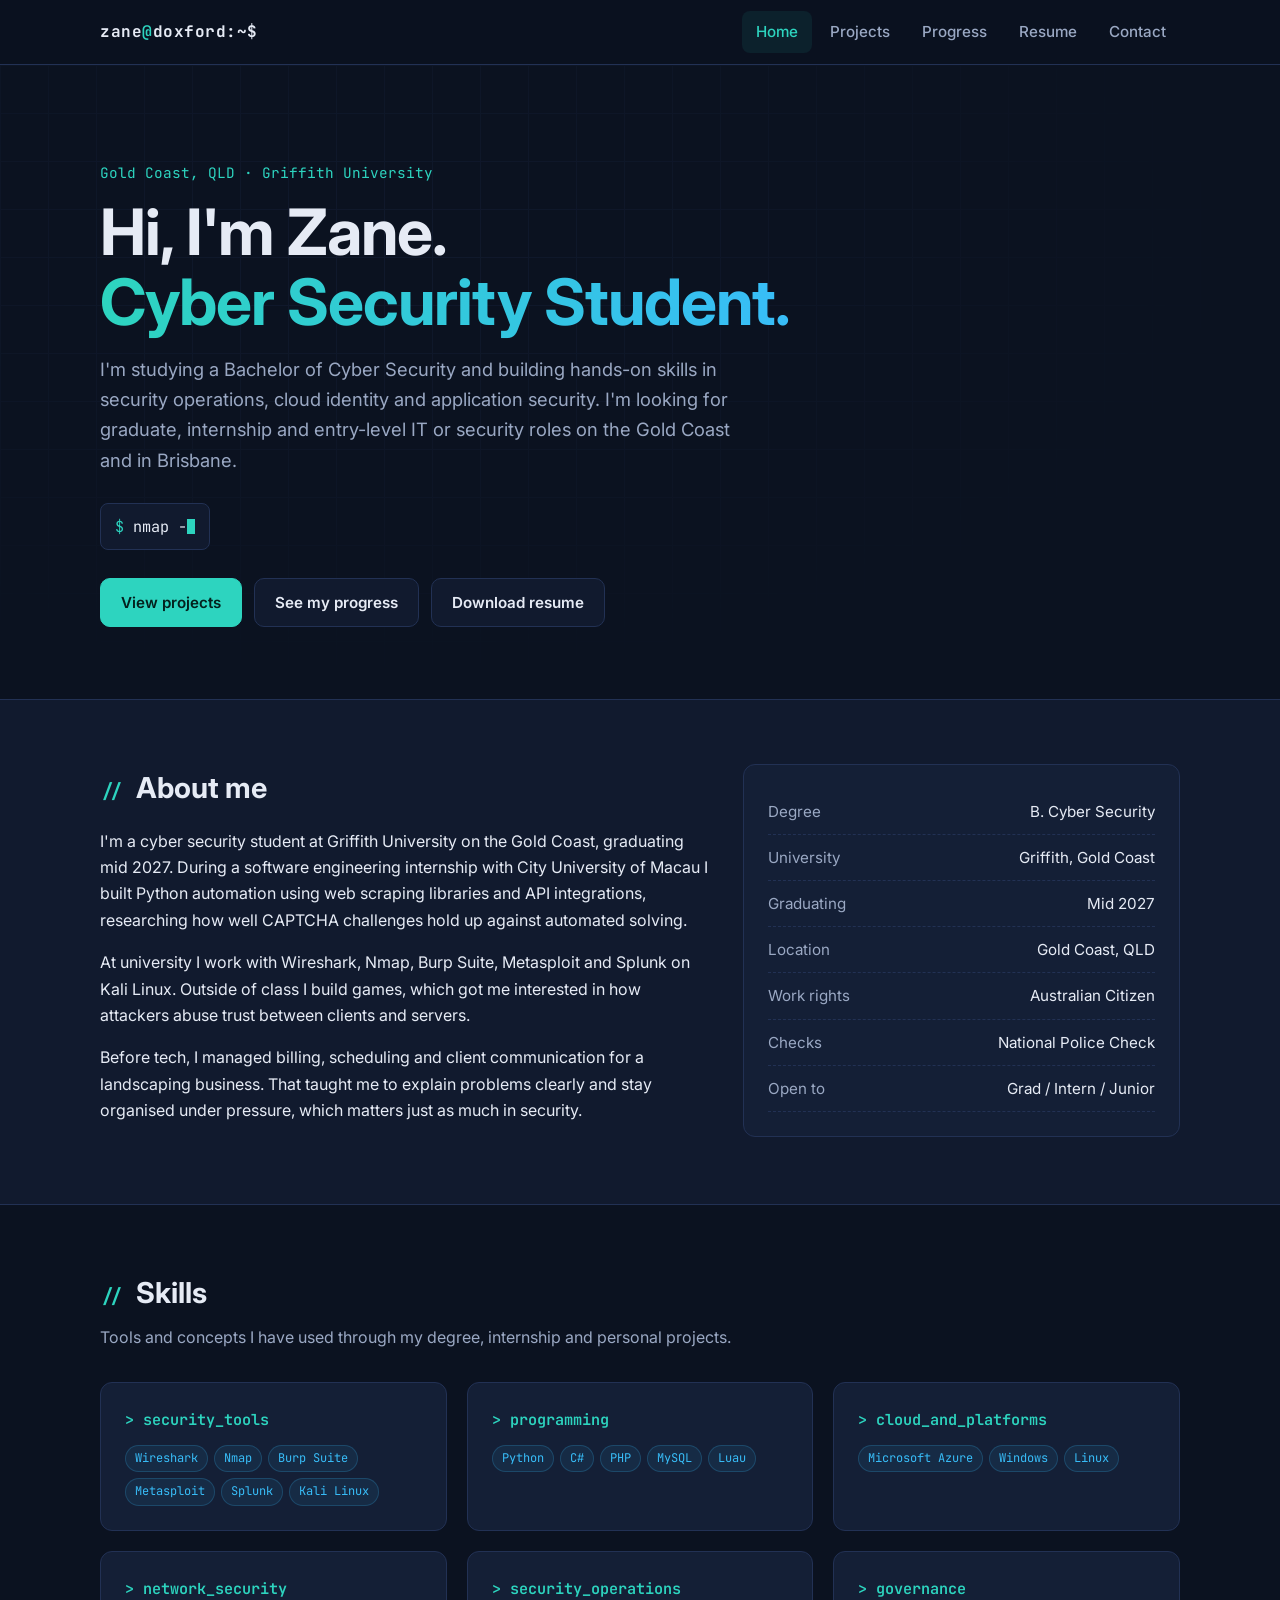
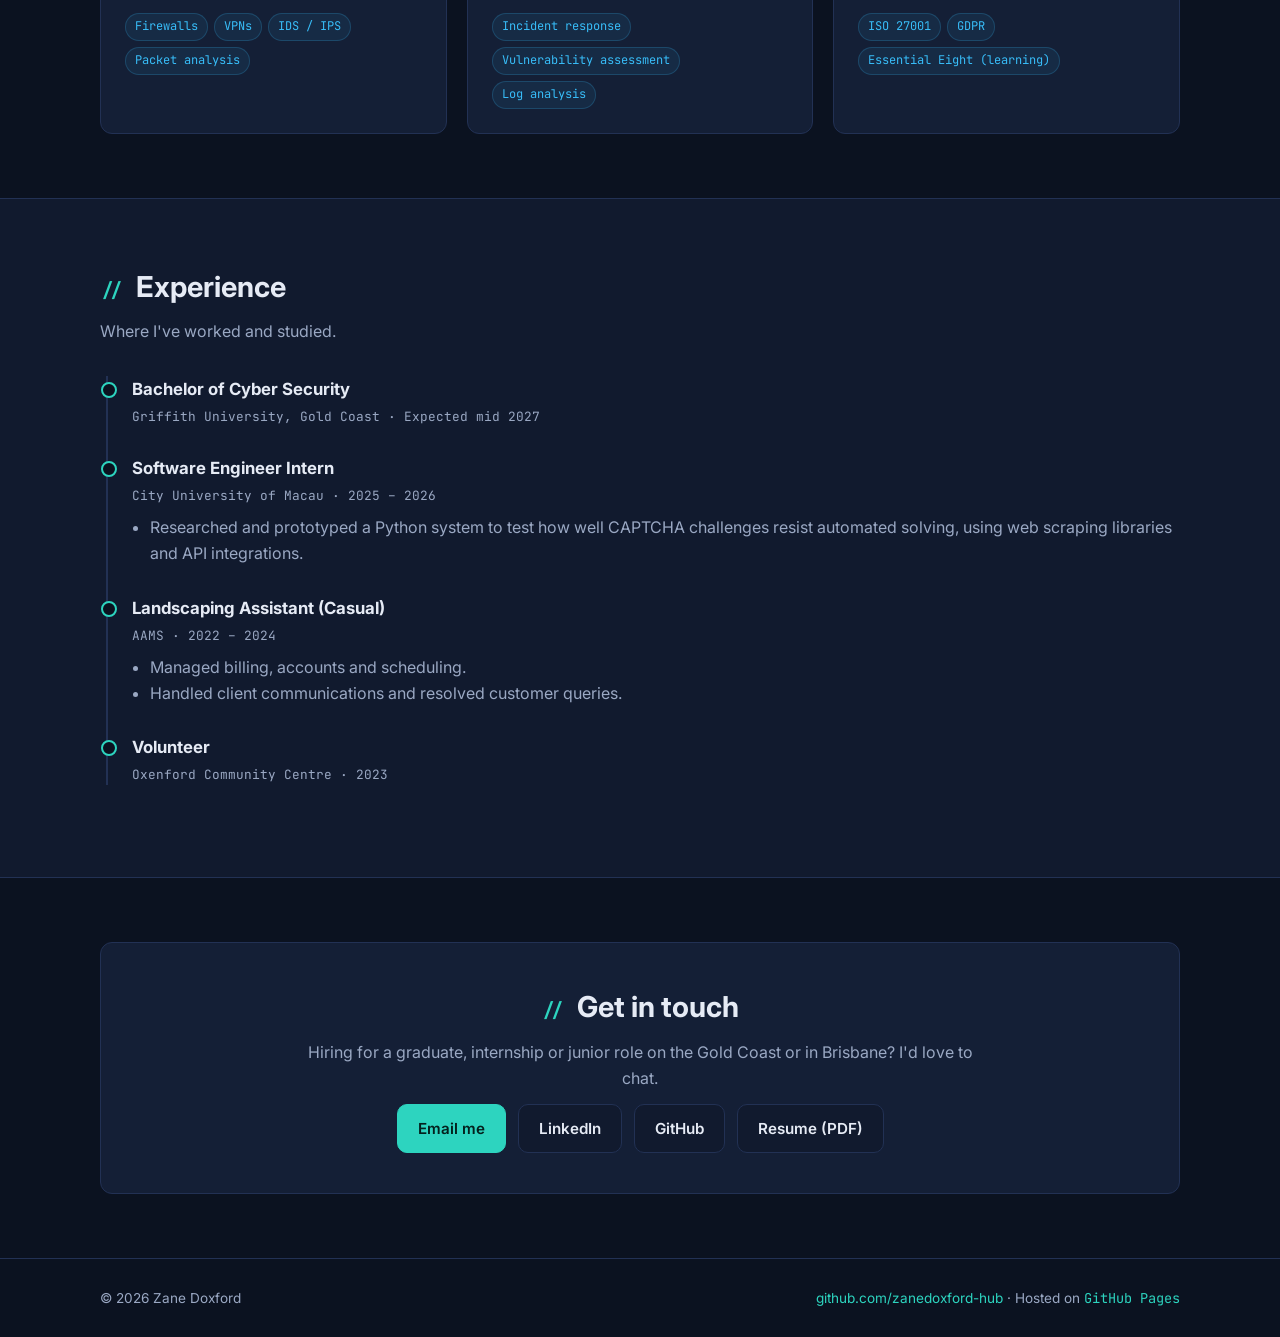
==== index.html @ 59734864 "Launch cyber security portfolio website" ====
<!DOCTYPE html>
<html lang="en-AU">
<head>
  <meta charset="UTF-8">
  <meta name="viewport" content="width=device-width, initial-scale=1">
  <title>Zane Doxford | Cyber Security Student</title>
  <meta name="description" content="Zane Doxford, Bachelor of Cyber Security student at Griffith University, Gold Coast. Projects, home labs and progress.">
  <link rel="icon" href="assets/favicon.svg" type="image/svg+xml">
  <link rel="preconnect" href="https://fonts.googleapis.com">
  <link rel="preconnect" href="https://fonts.gstatic.com" crossorigin>
  <link href="https://fonts.googleapis.com/css2?family=Inter:wght@400;500;600;700&family=JetBrains+Mono:wght@400;600;700&display=swap" rel="stylesheet">
  <link rel="stylesheet" href="assets/style.css">
  <meta property="og:title" content="Zane Doxford | Cyber Security Student">
  <meta property="og:description" content="Cyber security student at Griffith University, Gold Coast. Projects, home labs and progress.">
  <meta property="og:url" content="https://zanedoxford-hub.github.io/">
  <meta name="theme-color" content="#0b1220">
</head>
<body>
  <nav class="nav">
    <div class="wrap">
      <a class="brand" href="index.html">zane<span>@</span>doxford:~$</a>
      <button class="menu-btn" aria-label="Open menu" aria-expanded="false">Menu</button>
      <ul>
        <li><a href="index.html" class="active">Home</a></li>
        <li><a href="projects.html">Projects</a></li>
        <li><a href="progress.html">Progress</a></li>
        <li><a href="assets/Zane_Doxford_Resume.pdf" target="_blank" rel="noopener">Resume</a></li>
        <li><a href="#contact">Contact</a></li>
      </ul>
    </div>
  </nav>

  <header class="hero">
    <div class="wrap">
      <p class="eyebrow">Gold Coast, QLD &middot; Griffith University</p>
      <h1>Hi, I'm Zane.<br><span class="grad">Cyber Security Student.</span></h1>
      <p class="lead">I'm studying a Bachelor of Cyber Security and building hands-on skills in security operations, cloud identity and application security. I'm looking for graduate, internship and entry-level IT or security roles on the Gold Coast and in Brisbane.</p>
      <div class="typed" data-typed='["nmap -sV lab-target","splunk search: failed logons","burp: intercept on","wazuh: alert triaged"]'>
        <span class="prompt">$</span> <span class="txt"></span><span class="cursor"></span>
      </div>
      <div class="btns">
        <a class="btn primary" href="projects.html">View projects</a>
        <a class="btn" href="progress.html">See my progress</a>
        <a class="btn" href="assets/Zane_Doxford_Resume.pdf" target="_blank" rel="noopener">Download resume</a>
      </div>
    </div>
  </header>

  <section class="alt" id="about">
    <div class="wrap about-grid">
      <div class="reveal">
        <h2 class="section-title">About me</h2>
        <p>I'm a cyber security student at Griffith University on the Gold Coast, graduating mid 2027. During a software engineering internship with City University of Macau I built Python automation using web scraping libraries and API integrations, researching how well CAPTCHA challenges hold up against automated solving.</p>
        <p>At university I work with Wireshark, Nmap, Burp Suite, Metasploit and Splunk on Kali Linux. Outside of class I build games, which got me interested in how attackers abuse trust between clients and servers.</p>
        <p>Before tech, I managed billing, scheduling and client communication for a landscaping business. That taught me to explain problems clearly and stay organised under pressure, which matters just as much in security.</p>
      </div>
      <div class="card reveal">
        <ul class="facts">
          <li><span>Degree</span><span>B. Cyber Security</span></li>
          <li><span>University</span><span>Griffith, Gold Coast</span></li>
          <li><span>Graduating</span><span>Mid 2027</span></li>
          <li><span>Location</span><span>Gold Coast, QLD</span></li>
          <li><span>Work rights</span><span>Australian Citizen</span></li>
          <li><span>Checks</span><span>National Police Check</span></li>
          <li><span>Open to</span><span>Grad / Intern / Junior</span></li>
        </ul>
      </div>
    </div>
  </section>

  <section id="skills">
    <div class="wrap">
      <h2 class="section-title">Skills</h2>
      <p class="section-sub">Tools and concepts I have used through my degree, internship and personal projects.</p>
      <div class="grid three">
        <div class="card skill-group reveal">
          <h3>&gt; security_tools</h3>
          <ul class="tags"><li>Wireshark</li><li>Nmap</li><li>Burp Suite</li><li>Metasploit</li><li>Splunk</li><li>Kali Linux</li></ul>
        </div>
        <div class="card skill-group reveal">
          <h3>&gt; programming</h3>
          <ul class="tags"><li>Python</li><li>C#</li><li>PHP</li><li>MySQL</li><li>Luau</li></ul>
        </div>
        <div class="card skill-group reveal">
          <h3>&gt; cloud_and_platforms</h3>
          <ul class="tags"><li>Microsoft Azure</li><li>Windows</li><li>Linux</li></ul>
        </div>
        <div class="card skill-group reveal">
          <h3>&gt; network_security</h3>
          <ul class="tags"><li>Firewalls</li><li>VPNs</li><li>IDS / IPS</li><li>Packet analysis</li></ul>
        </div>
        <div class="card skill-group reveal">
          <h3>&gt; security_operations</h3>
          <ul class="tags"><li>Incident response</li><li>Vulnerability assessment</li><li>Log analysis</li></ul>
        </div>
        <div class="card skill-group reveal">
          <h3>&gt; governance</h3>
          <ul class="tags"><li>ISO 27001</li><li>GDPR</li><li>Essential Eight (learning)</li></ul>
        </div>
      </div>
    </div>
  </section>

  <section class="alt" id="experience">
    <div class="wrap">
      <h2 class="section-title">Experience</h2>
      <p class="section-sub">Where I've worked and studied.</p>
      <div class="timeline">
        <div class="tl-item reveal">
          <h3>Bachelor of Cyber Security</h3>
          <div class="meta">Griffith University, Gold Coast &middot; Expected mid 2027</div>
        </div>
        <div class="tl-item reveal">
          <h3>Software Engineer Intern</h3>
          <div class="meta">City University of Macau &middot; 2025 &ndash; 2026</div>
          <ul><li>Researched and prototyped a Python system to test how well CAPTCHA challenges resist automated solving, using web scraping libraries and API integrations.</li></ul>
        </div>
        <div class="tl-item reveal">
          <h3>Landscaping Assistant (Casual)</h3>
          <div class="meta">AAMS &middot; 2022 &ndash; 2024</div>
          <ul>
            <li>Managed billing, accounts and scheduling.</li>
            <li>Handled client communications and resolved customer queries.</li>
          </ul>
        </div>
        <div class="tl-item reveal">
          <h3>Volunteer</h3>
          <div class="meta">Oxenford Community Centre &middot; 2023</div>
        </div>
      </div>
    </div>
  </section>

  <section id="contact">
    <div class="wrap">
      <div class="card contact-card reveal">
        <h2 class="section-title" style="display:inline-block">Get in touch</h2>
        <p class="section-sub" style="margin-inline:auto">Hiring for a graduate, internship or junior role on the Gold Coast or in Brisbane? I'd love to chat.</p>
        <div class="btns">
          <a class="btn primary" href="mailto:zane.doxford@griffithuni.edu.au">Email me</a>
          <a class="btn" href="https://www.linkedin.com/in/zane-doxford-9a80022ba/" target="_blank" rel="noopener">LinkedIn</a>
          <a class="btn" href="https://github.com/zanedoxford-hub" target="_blank" rel="noopener">GitHub</a>
          <a class="btn" href="assets/Zane_Doxford_Resume.pdf" target="_blank" rel="noopener">Resume (PDF)</a>
        </div>
      </div>
    </div>
  </section>

  <footer>
    <div class="wrap">
      <span>&copy; <span data-year></span> Zane Doxford</span>
      <span><a href="https://github.com/zanedoxford-hub" target="_blank" rel="noopener">github.com/zanedoxford-hub</a> &middot; Hosted on <code>GitHub Pages</code></span>
    </div>
  </footer>
  <script src="assets/main.js"></script>
</body>
</html>
---- assets/style.css ----
:root {
  --bg: #0b1220;
  --bg-2: #111a2e;
  --card: #141f36;
  --line: #223154;
  --text: #e6ebf5;
  --muted: #9aa8c3;
  --accent: #2dd4bf;
  --accent-2: #38bdf8;
  --warn: #fbbf24;
  --done: #34d399;
  --radius: 12px;
  --mono: "JetBrains Mono", ui-monospace, Consolas, monospace;
  --sans: "Inter", system-ui, -apple-system, "Segoe UI", sans-serif;
}

* { box-sizing: border-box; }
html { scroll-behavior: smooth; }
body {
  margin: 0;
  font-family: var(--sans);
  background: var(--bg);
  color: var(--text);
  line-height: 1.65;
  -webkit-font-smoothing: antialiased;
}
a { color: var(--accent); text-decoration: none; }
a:hover { text-decoration: underline; }
img { max-width: 100%; }

.wrap { width: min(1080px, 100% - 32px); margin-inline: auto; }

/* Nav */
.nav {
  position: sticky; top: 0; z-index: 10;
  background: rgba(11, 18, 32, 0.85);
  backdrop-filter: blur(10px);
  border-bottom: 1px solid var(--line);
}
.nav .wrap { display: flex; align-items: center; justify-content: space-between; height: 64px; gap: 16px; }
.brand { font-family: var(--mono); font-weight: 700; color: var(--text); letter-spacing: .5px; }
.brand span { color: var(--accent); }
.nav ul { list-style: none; display: flex; gap: 4px; margin: 0; padding: 0; }
.nav ul a {
  display: block; padding: 8px 14px; border-radius: 8px;
  color: var(--muted); font-size: .95rem; font-weight: 500;
}
.nav ul a:hover { color: var(--text); background: var(--bg-2); text-decoration: none; }
.nav ul a.active { color: var(--accent); background: rgba(45, 212, 191, .08); }
.menu-btn { display: none; background: none; border: 1px solid var(--line); color: var(--text); border-radius: 8px; padding: 6px 10px; font-size: 1rem; cursor: pointer; }

/* Hero */
.hero { padding: 96px 0 72px; position: relative; overflow: hidden; }
.hero::before {
  content: ""; position: absolute; inset: 0;
  background-image: linear-gradient(var(--line) 1px, transparent 1px), linear-gradient(90deg, var(--line) 1px, transparent 1px);
  background-size: 48px 48px; opacity: .25;
  mask-image: radial-gradient(ellipse at 30% 30%, #000 0%, transparent 70%);
}
.hero .wrap { position: relative; }
.eyebrow { font-family: var(--mono); color: var(--accent); font-size: .9rem; margin: 0 0 12px; }
.hero h1 { font-size: clamp(2.4rem, 6vw, 4rem); line-height: 1.1; margin: 0 0 16px; letter-spacing: -1px; }
.hero h1 .grad { background: linear-gradient(90deg, var(--accent), var(--accent-2)); -webkit-background-clip: text; background-clip: text; color: transparent; }
.hero p.lead { font-size: 1.15rem; color: var(--muted); max-width: 640px; margin: 0 0 28px; }
.typed { font-family: var(--mono); color: var(--text); background: var(--bg-2); border: 1px solid var(--line); border-radius: 8px; padding: 10px 14px; display: inline-block; margin-bottom: 28px; font-size: .95rem; }
.typed .prompt { color: var(--accent); }
.cursor { display: inline-block; width: 8px; height: 1em; background: var(--accent); vertical-align: -2px; animation: blink 1s steps(1) infinite; }
@keyframes blink { 50% { opacity: 0; } }

.btns { display: flex; flex-wrap: wrap; gap: 12px; }
.btn {
  display: inline-flex; align-items: center; gap: 8px;
  padding: 11px 20px; border-radius: 10px; font-weight: 600; font-size: .95rem;
  border: 1px solid var(--line); color: var(--text); background: var(--bg-2);
}
.btn:hover { border-color: var(--accent); text-decoration: none; }
.btn.primary { background: var(--accent); color: #04211d; border-color: var(--accent); }
.btn.primary:hover { filter: brightness(1.08); }

/* Sections */
section { padding: 64px 0; }
section.alt { background: var(--bg-2); border-block: 1px solid var(--line); }
.section-title { font-size: 1.8rem; margin: 0 0 8px; }
.section-title::before { content: "// "; color: var(--accent); font-family: var(--mono); font-size: 1.2rem; }
.section-sub { color: var(--muted); margin: 0 0 32px; max-width: 680px; }

.grid { display: grid; gap: 20px; }
.grid.two { grid-template-columns: repeat(2, 1fr); }
.grid.three { grid-template-columns: repeat(3, 1fr); }

.card {
  background: var(--card); border: 1px solid var(--line); border-radius: var(--radius);
  padding: 24px; transition: border-color .2s, transform .2s;
}
.card:hover { border-color: #2f4472; }
.card h3 { margin: 0 0 8px; font-size: 1.15rem; }
.card p { color: var(--muted); margin: 0 0 12px; }
.card .meta { font-family: var(--mono); font-size: .8rem; color: var(--muted); margin-bottom: 10px; }

.tags { display: flex; flex-wrap: wrap; gap: 6px; margin: 12px 0 0; padding: 0; list-style: none; }
.tags li { font-family: var(--mono); font-size: .75rem; padding: 3px 9px; border-radius: 999px; background: rgba(56, 189, 248, .08); color: var(--accent-2); border: 1px solid rgba(56, 189, 248, .2); }

.about-grid { display: grid; grid-template-columns: 1.4fr 1fr; gap: 32px; align-items: start; }
.facts { list-style: none; padding: 0; margin: 0; }
.facts li { display: flex; justify-content: space-between; gap: 12px; padding: 10px 0; border-bottom: 1px dashed var(--line); font-size: .95rem; }
.facts li span:first-child { color: var(--muted); }
.facts li span:last-child { text-align: right; }

.skill-group h3 { font-family: var(--mono); font-size: .95rem; color: var(--accent); margin: 0 0 12px; font-weight: 600; }

/* Timeline */
.timeline { border-left: 2px solid var(--line); margin-left: 6px; padding-left: 24px; }
.tl-item { position: relative; margin-bottom: 28px; }
.tl-item::before { content: ""; position: absolute; left: -31px; top: 6px; width: 12px; height: 12px; border-radius: 50%; background: var(--bg); border: 2px solid var(--accent); }
.tl-item h3 { margin: 0; font-size: 1.05rem; }
.tl-item .meta { font-family: var(--mono); font-size: .8rem; color: var(--muted); margin: 2px 0 8px; }
.tl-item ul { margin: 0; padding-left: 18px; color: var(--muted); }

/* Progress */
.filters { display: flex; flex-wrap: wrap; gap: 8px; margin-bottom: 24px; }
.filters button {
  font: inherit; font-size: .9rem; cursor: pointer;
  padding: 7px 14px; border-radius: 999px; border: 1px solid var(--line);
  background: var(--bg-2); color: var(--muted);
}
.filters button.on { color: #04211d; background: var(--accent); border-color: var(--accent); }
.summary { display: grid; grid-template-columns: repeat(3, 1fr); gap: 16px; margin-bottom: 32px; }
.summary .card { text-align: center; padding: 18px; }
.summary .num { font-size: 2rem; font-weight: 700; font-family: var(--mono); }
.summary .lbl { color: var(--muted); font-size: .85rem; }

.status { font-family: var(--mono); font-size: .72rem; padding: 3px 10px; border-radius: 999px; text-transform: uppercase; letter-spacing: .5px; white-space: nowrap; }
.status.planned { color: var(--muted); border: 1px solid var(--line); }
.status.in-progress { color: var(--warn); border: 1px solid rgba(251, 191, 36, .4); background: rgba(251, 191, 36, .06); }
.status.done { color: var(--done); border: 1px solid rgba(52, 211, 153, .4); background: rgba(52, 211, 153, .06); }

.p-head { display: flex; justify-content: space-between; align-items: start; gap: 12px; }
.bar { height: 6px; background: var(--bg); border-radius: 999px; overflow: hidden; margin: 14px 0 6px; }
.bar > div { height: 100%; background: linear-gradient(90deg, var(--accent), var(--accent-2)); border-radius: 999px; }
.pct { font-family: var(--mono); font-size: .8rem; color: var(--muted); }
details { margin-top: 12px; }
summary { cursor: pointer; color: var(--accent); font-size: .9rem; font-weight: 500; }
.milestones { list-style: none; padding: 0; margin: 10px 0 0; }
.milestones li { display: flex; gap: 10px; padding: 5px 0; font-size: .92rem; color: var(--muted); }
.milestones li::before { content: "[ ]"; font-family: var(--mono); color: var(--line); flex: none; }
.milestones li.ok { color: var(--text); }
.milestones li.ok::before { content: "[x]"; color: var(--done); }

/* Contact & footer */
.contact-card { text-align: center; padding: 40px 24px; }
.contact-card .btns { justify-content: center; }
footer { border-top: 1px solid var(--line); padding: 28px 0; color: var(--muted); font-size: .85rem; }
footer .wrap { display: flex; justify-content: space-between; flex-wrap: wrap; gap: 8px; }
footer code { font-family: var(--mono); color: var(--accent); }

.page-head { padding: 72px 0 24px; }
.page-head h1 { font-size: clamp(2rem, 5vw, 2.8rem); margin: 0 0 8px; }

.reveal { opacity: 0; transform: translateY(12px); transition: opacity .5s, transform .5s; }
.reveal.in { opacity: 1; transform: none; }
@media (prefers-reduced-motion: reduce) {
  .reveal { opacity: 1; transform: none; transition: none; }
  .cursor { animation: none; }
}

@media (max-width: 860px) {
  .grid.three { grid-template-columns: repeat(2, 1fr); }
  .about-grid { grid-template-columns: 1fr; }
}
@media (max-width: 640px) {
  .grid.two, .grid.three, .summary { grid-template-columns: 1fr; }
  .menu-btn { display: block; }
  .nav ul { display: none; position: absolute; top: 64px; left: 0; right: 0; flex-direction: column; background: var(--bg); border-bottom: 1px solid var(--line); padding: 8px 16px 16px; }
  .nav ul.open { display: flex; }
  .hero { padding: 64px 0 48px; }
}
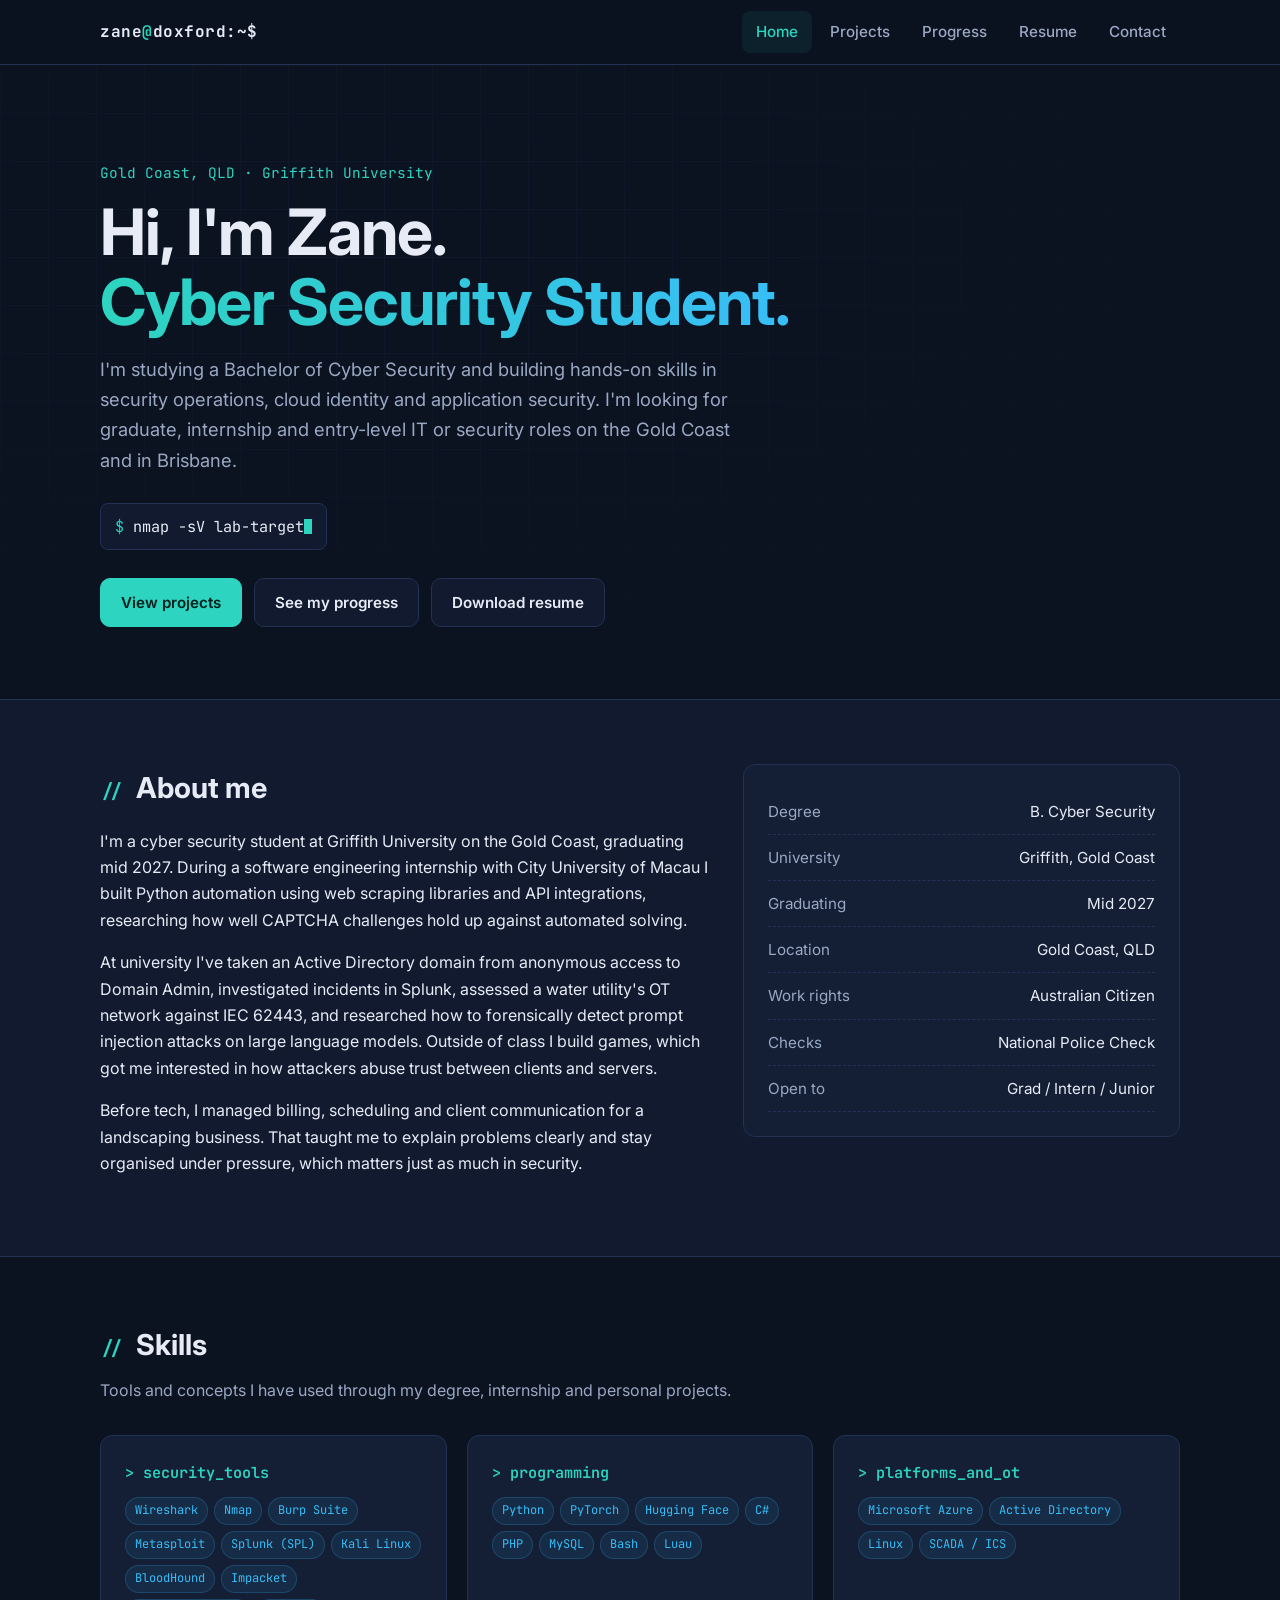
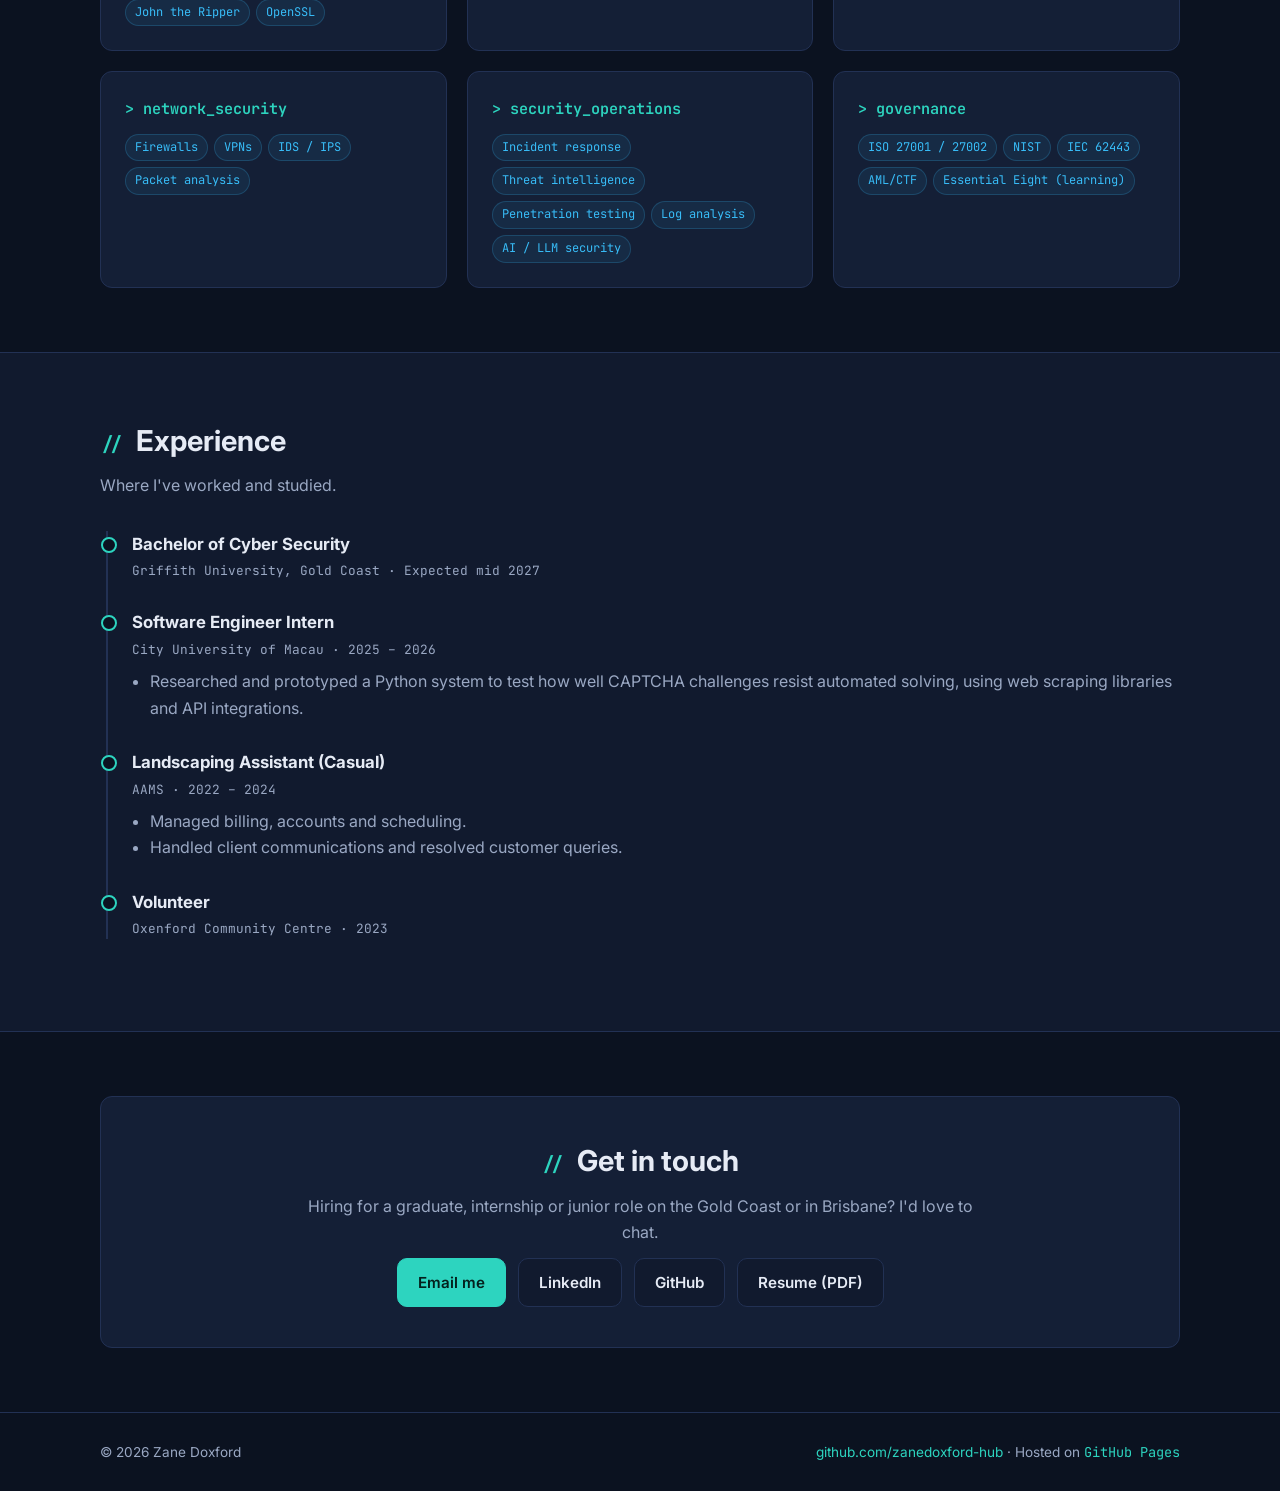
==== commit 7a64bf64: "Add completed university projects" ====
--- a/index.html
+++ b/index.html
@@ -35,7 +35,7 @@
       <p class="eyebrow">Gold Coast, QLD &middot; Griffith University</p>
       <h1>Hi, I'm Zane.<br><span class="grad">Cyber Security Student.</span></h1>
       <p class="lead">I'm studying a Bachelor of Cyber Security and building hands-on skills in security operations, cloud identity and application security. I'm looking for graduate, internship and entry-level IT or security roles on the Gold Coast and in Brisbane.</p>
-      <div class="typed" data-typed='["nmap -sV lab-target","splunk search: failed logons","burp: intercept on","wazuh: alert triaged"]'>
+      <div class="typed" data-typed='["nmap -sV lab-target","index=web status=403 | stats count by clientip","bloodhound: shortest path to Domain Admins","detect: prompt injection span located"]'>
         <span class="prompt">$</span> <span class="txt"></span><span class="cursor"></span>
       </div>
       <div class="btns">
@@ -51,7 +51,7 @@
       <div class="reveal">
         <h2 class="section-title">About me</h2>
         <p>I'm a cyber security student at Griffith University on the Gold Coast, graduating mid 2027. During a software engineering internship with City University of Macau I built Python automation using web scraping libraries and API integrations, researching how well CAPTCHA challenges hold up against automated solving.</p>
-        <p>At university I work with Wireshark, Nmap, Burp Suite, Metasploit and Splunk on Kali Linux. Outside of class I build games, which got me interested in how attackers abuse trust between clients and servers.</p>
+        <p>At university I've taken an Active Directory domain from anonymous access to Domain Admin, investigated incidents in Splunk, assessed a water utility's OT network against IEC 62443, and researched how to forensically detect prompt injection attacks on large language models. Outside of class I build games, which got me interested in how attackers abuse trust between clients and servers.</p>
         <p>Before tech, I managed billing, scheduling and client communication for a landscaping business. That taught me to explain problems clearly and stay organised under pressure, which matters just as much in security.</p>
       </div>
       <div class="card reveal">
@@ -75,15 +75,15 @@
       <div class="grid three">
         <div class="card skill-group reveal">
           <h3>&gt; security_tools</h3>
-          <ul class="tags"><li>Wireshark</li><li>Nmap</li><li>Burp Suite</li><li>Metasploit</li><li>Splunk</li><li>Kali Linux</li></ul>
+          <ul class="tags"><li>Wireshark</li><li>Nmap</li><li>Burp Suite</li><li>Metasploit</li><li>Splunk (SPL)</li><li>Kali Linux</li><li>BloodHound</li><li>Impacket</li><li>John the Ripper</li><li>OpenSSL</li></ul>
         </div>
         <div class="card skill-group reveal">
           <h3>&gt; programming</h3>
-          <ul class="tags"><li>Python</li><li>C#</li><li>PHP</li><li>MySQL</li><li>Luau</li></ul>
+          <ul class="tags"><li>Python</li><li>PyTorch</li><li>Hugging Face</li><li>C#</li><li>PHP</li><li>MySQL</li><li>Bash</li><li>Luau</li></ul>
         </div>
         <div class="card skill-group reveal">
-          <h3>&gt; cloud_and_platforms</h3>
-          <ul class="tags"><li>Microsoft Azure</li><li>Windows</li><li>Linux</li></ul>
+          <h3>&gt; platforms_and_ot</h3>
+          <ul class="tags"><li>Microsoft Azure</li><li>Active Directory</li><li>Linux</li><li>SCADA / ICS</li></ul>
         </div>
         <div class="card skill-group reveal">
           <h3>&gt; network_security</h3>
@@ -91,11 +91,11 @@
         </div>
         <div class="card skill-group reveal">
           <h3>&gt; security_operations</h3>
-          <ul class="tags"><li>Incident response</li><li>Vulnerability assessment</li><li>Log analysis</li></ul>
+          <ul class="tags"><li>Incident response</li><li>Threat intelligence</li><li>Penetration testing</li><li>Log analysis</li><li>AI / LLM security</li></ul>
         </div>
         <div class="card skill-group reveal">
           <h3>&gt; governance</h3>
-          <ul class="tags"><li>ISO 27001</li><li>GDPR</li><li>Essential Eight (learning)</li></ul>
+          <ul class="tags"><li>ISO 27001 / 27002</li><li>NIST</li><li>IEC 62443</li><li>AML/CTF</li><li>Essential Eight (learning)</li></ul>
         </div>
       </div>
     </div>
--- a/assets/style.css
+++ b/assets/style.css
@@ -174,3 +174,6 @@
   .nav ul.open { display: flex; }
   .hero { padding: 64px 0 48px; }
 }
+
+.proj-points { margin: 0 0 4px; padding-left: 18px; color: var(--muted); font-size: .92rem; }
+.proj-points li { margin-bottom: 4px; }
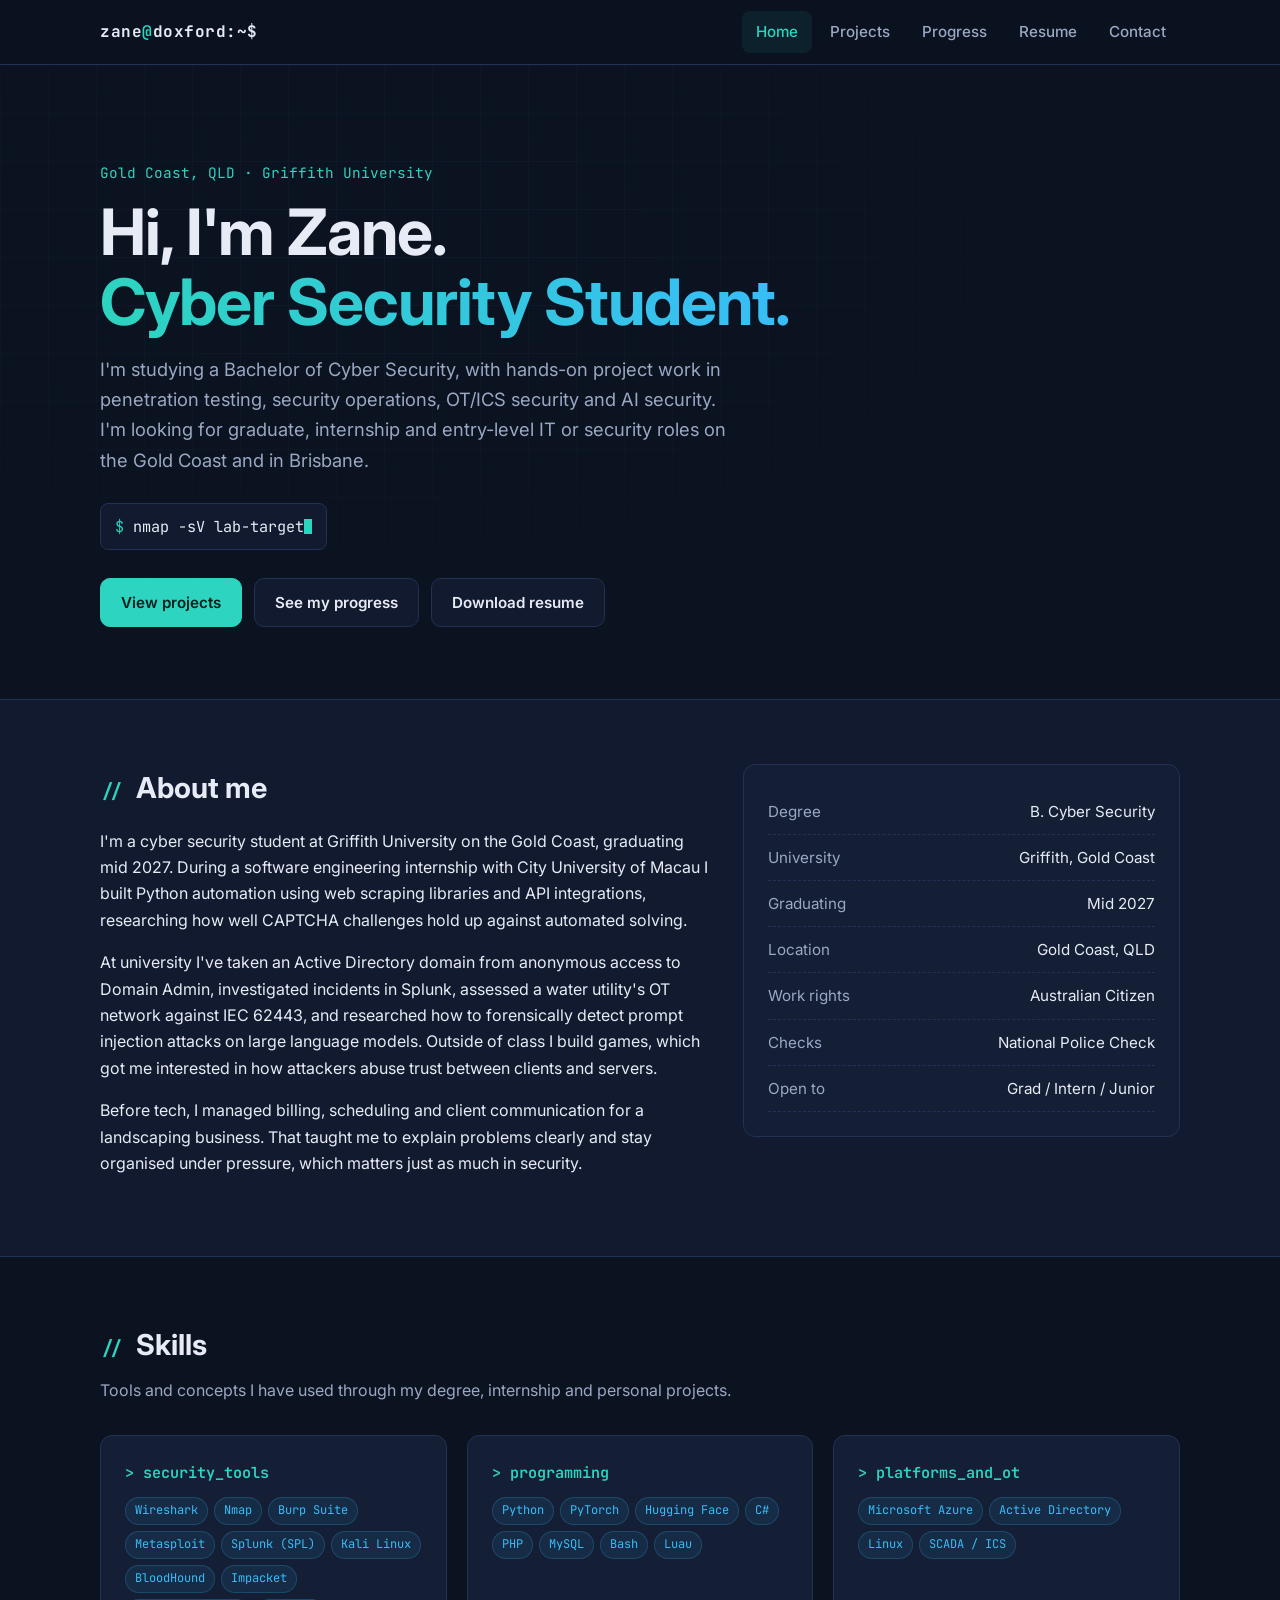
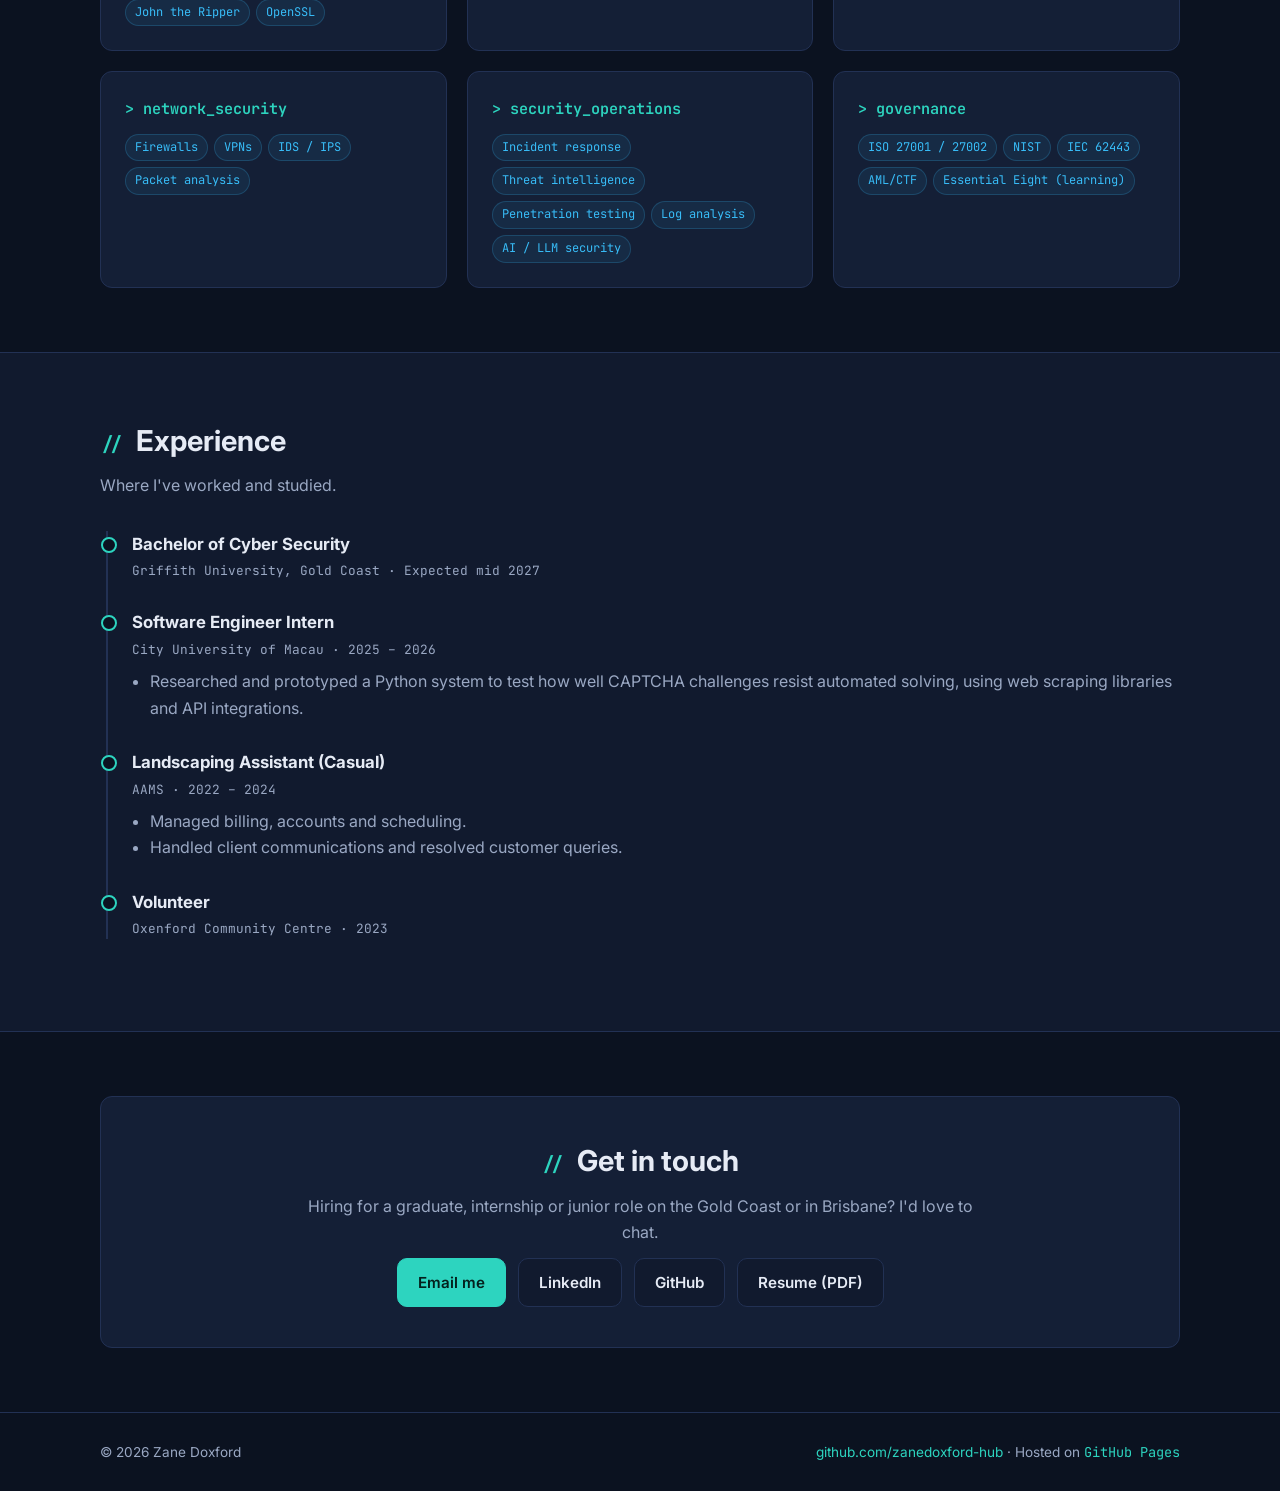
==== commit 7371d272: "Polish home and progress pages" ====
--- a/index.html
+++ b/index.html
@@ -34,7 +34,7 @@
     <div class="wrap">
       <p class="eyebrow">Gold Coast, QLD &middot; Griffith University</p>
       <h1>Hi, I'm Zane.<br><span class="grad">Cyber Security Student.</span></h1>
-      <p class="lead">I'm studying a Bachelor of Cyber Security and building hands-on skills in security operations, cloud identity and application security. I'm looking for graduate, internship and entry-level IT or security roles on the Gold Coast and in Brisbane.</p>
+      <p class="lead">I'm studying a Bachelor of Cyber Security, with hands-on project work in penetration testing, security operations, OT/ICS security and AI security. I'm looking for graduate, internship and entry-level IT or security roles on the Gold Coast and in Brisbane.</p>
       <div class="typed" data-typed='["nmap -sV lab-target","index=web status=403 | stats count by clientip","bloodhound: shortest path to Domain Admins","detect: prompt injection span located"]'>
         <span class="prompt">$</span> <span class="txt"></span><span class="cursor"></span>
       </div>
